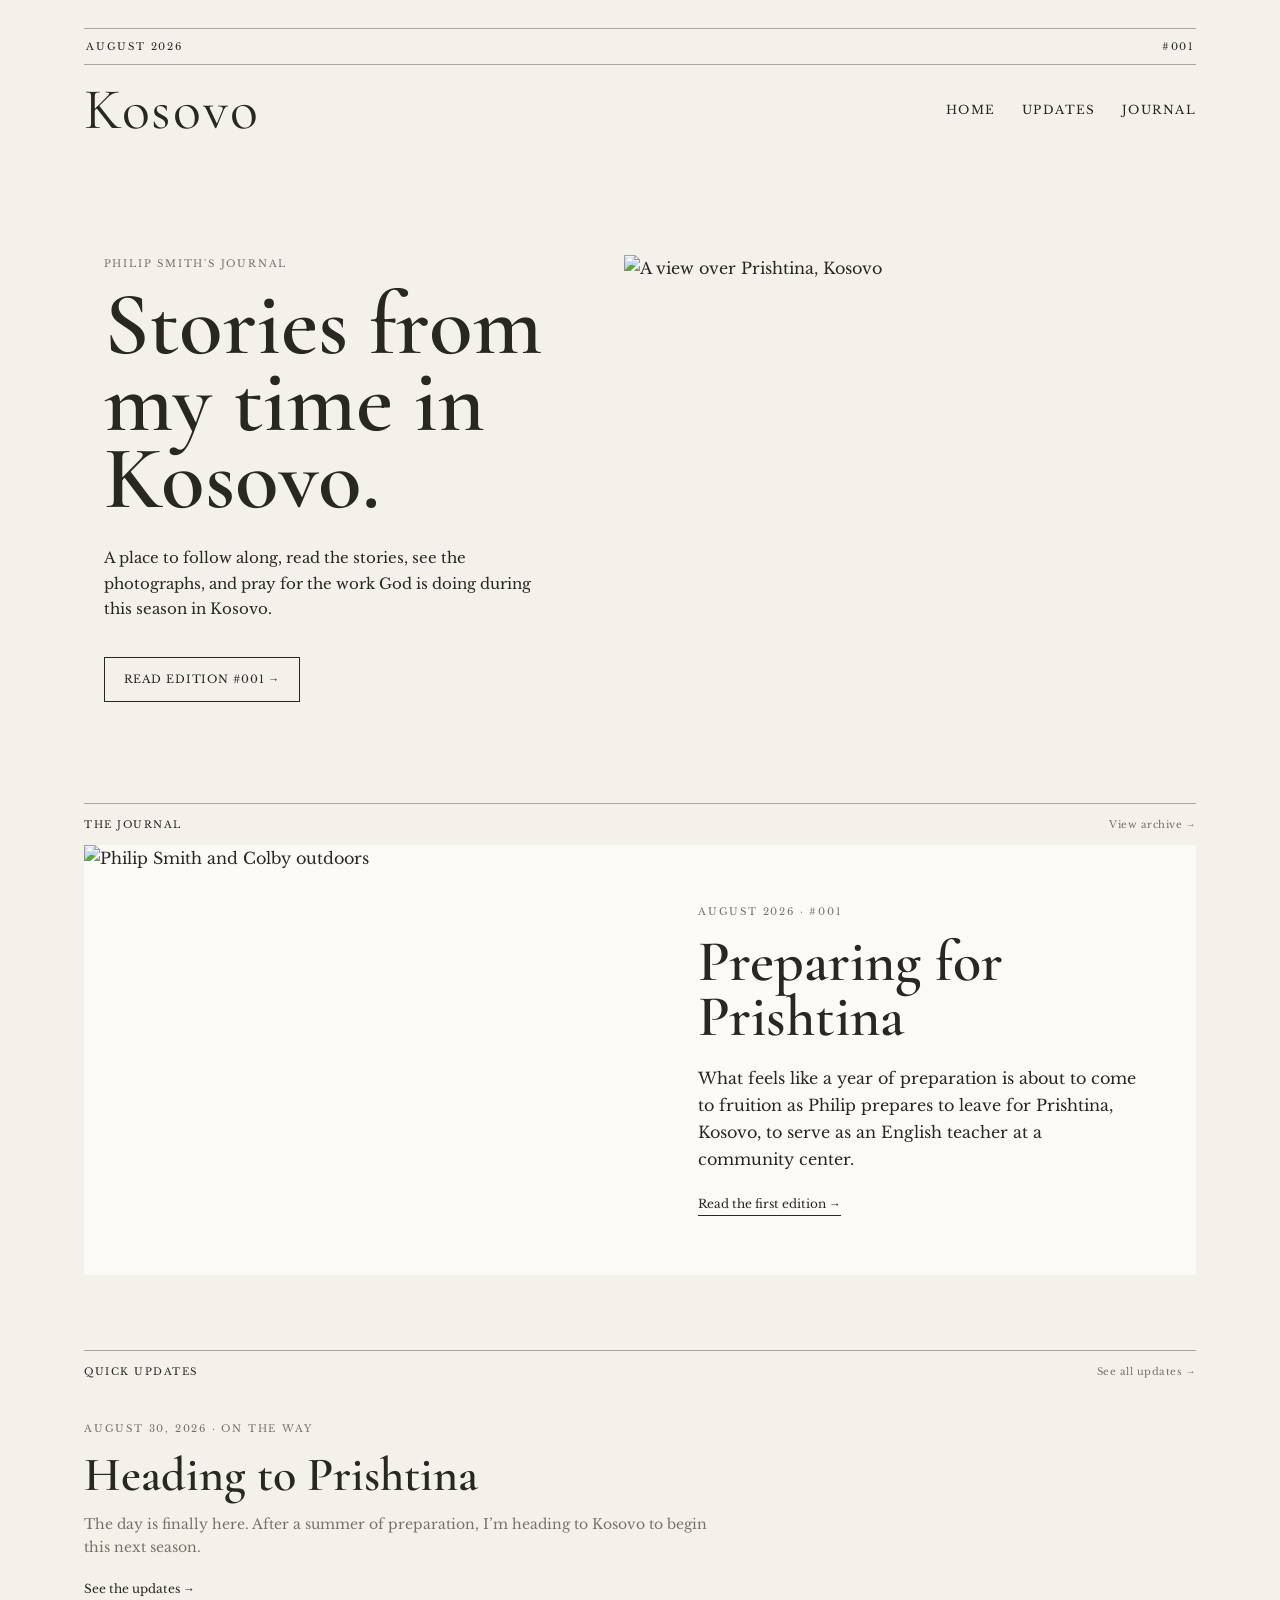
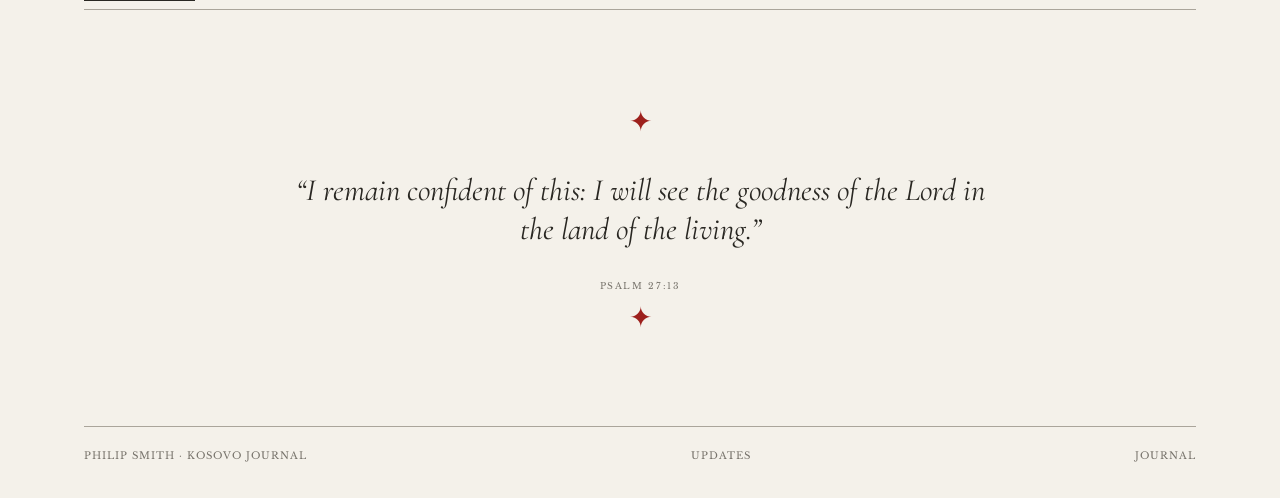
==== index.html @ e80cdb36 "Add files via upload" ====
<!doctype html>
<html lang="en">
<head>
  <meta charset="utf-8">
  <meta name="viewport" content="width=device-width, initial-scale=1">
  <title>Kosovo Journal — Philip Smith</title>
  <meta name="description" content="Philip Smith's journal from his time in Kosovo.">
  <link rel="stylesheet" href="style.css">
</head>
<body>
  <header class="site-header">
    <div class="topline"><span>AUGUST 2026</span><span>#001</span></div>
    <nav>
      <a class="brand" href="index.html">Kosovo</a>
      <div class="nav-links">
        <a href="index.html">Home</a>
        <a href="updates.html">Updates</a>
        <a href="archive.html">Journal</a>
      </div>
    </nav>
  </header>

  <main>
    <section class="hero">
      <div class="hero-copy">
        <p class="eyebrow">Philip Smith's journal</p>
        <h1>Stories from<br>my time in Kosovo.</h1>
        <p class="intro">A place to follow along, read the stories, see the photographs, and pray for the work God is doing during this season in Kosovo.</p>
        <a class="button" href="posts/001.html">Read Edition #001 →</a>
      </div>
      <div class="hero-image">
        <img src="images/photo2.png" alt="A view over Prishtina, Kosovo">
      </div>
    </section>

    <section class="latest">
      <div class="section-heading">
        <span>THE JOURNAL</span>
        <a href="archive.html">View archive →</a>
      </div>
      <article class="card">
        <img src="images/photo1.png" alt="Philip Smith and Colby outdoors">
        <div class="card-body">
          <p class="meta">AUGUST 2026 · #001</p>
          <h2>Preparing for Prishtina</h2>
          <p>What feels like a year of preparation is about to come to fruition as Philip prepares to leave for Prishtina, Kosovo, to serve as an English teacher at a community center.</p>
          <a class="text-link" href="posts/001.html">Read the first edition →</a>
        </div>
      </article>
    </section>

    <section class="quick-updates">
      <div class="section-heading">
        <span>QUICK UPDATES</span>
        <a href="updates.html">See all updates →</a>
      </div>
      <div class="quick-update">
        <p class="meta">AUGUST 30, 2026 · ON THE WAY</p>
        <h2>Heading to Prishtina</h2>
        <p>The day is finally here. After a summer of preparation, I’m heading to Kosovo to begin this next season.</p>
        <a class="text-link" href="updates.html">See the updates →</a>
      </div>
    </section>

    <section class="verse">
      <div class="star">✦</div>
      <p>“I remain confident of this: I will see the goodness of the Lord in the land of the living.”</p>
      <span>PSALM 27:13</span>
      <div class="star">✦</div>
    </section>
  </main>

  <footer>
    <span>Philip Smith · Kosovo Journal</span>
    <a href="updates.html">Updates</a>
        <a href="archive.html">Journal</a>
  </footer>
</body>
</html>
---- style.css ----
@import url('https://fonts.googleapis.com/css2?family=Cormorant+Garamond:ital,wght@0,500;0,600;1,500;1,600&family=Libre+Baskerville:wght@400;700&display=swap');

:root {
  --paper: #f4f1ea;
  --ink: #292722;
  --muted: #77736b;
  --accent: #9d201c;
  --line: #aaa59b;
  --white: #fbfaf6;
}

* { box-sizing: border-box; }
html { scroll-behavior: smooth; }
body {
  margin: 0;
  background: var(--paper);
  color: var(--ink);
  font-family: "Libre Baskerville", Georgia, serif;
  line-height: 1.7;
}
a { color: inherit; text-decoration: none; }
.site-header { max-width: 1180px; margin: 0 auto; padding: 28px 34px 0; }
.topline {
  border-top: 1px solid var(--line);
  border-bottom: 1px solid var(--line);
  padding: 9px 2px;
  display: flex;
  justify-content: space-between;
  font-size: 10px;
  letter-spacing: .18em;
}
nav {
  display: flex;
  align-items: center;
  justify-content: space-between;
  padding: 22px 0 18px;
}
.brand {
  font-family: "Cormorant Garamond", Georgia, serif;
  font-size: 58px;
  line-height: .8;
  letter-spacing: .03em;
}
.nav-links { display: flex; gap: 26px; font-size: 12px; letter-spacing: .12em; text-transform: uppercase; }
.nav-links a:hover, footer a:hover, .text-link:hover { color: var(--accent); }

main { max-width: 1180px; margin: 0 auto; padding: 42px 34px 80px; }
.hero {
  display: grid;
  grid-template-columns: .92fr 1.08fr;
  gap: 52px;
  align-items: center;
  min-height: 570px;
}
.hero-copy { padding: 20px 4% 20px 4%; }
.eyebrow, .meta {
  font-size: 10px;
  letter-spacing: .18em;
  color: var(--muted);
  margin: 0 0 14px;
  text-transform: uppercase;
}
h1, h2, h3 {
  font-family: "Cormorant Garamond", Georgia, serif;
  font-weight: 600;
}
.hero h1 { font-size: clamp(58px, 7vw, 92px); line-height: .86; margin: 0 0 28px; }
.intro { max-width: 560px; font-size: 15px; }
.hero-image img, .post-hero, .post-photo { width: 100%; display: block; object-fit: cover; }
.hero-image img { aspect-ratio: 1.28; }
.button {
  display: inline-block;
  margin-top: 20px;
  padding: 12px 19px;
  border: 1px solid var(--ink);
  font-size: 11px;
  letter-spacing: .08em;
  text-transform: uppercase;
}
.button:hover { background: var(--ink); color: var(--paper); }

.latest { margin-top: 40px; }
.section-heading {
  border-top: 1px solid var(--line);
  padding: 12px 0;
  display: flex;
  justify-content: space-between;
  font-size: 10px;
  letter-spacing: .15em;
}
.section-heading a { color: var(--muted); letter-spacing: .05em; }
.card {
  display: grid;
  grid-template-columns: 1fr 1fr;
  background: var(--white);
}
.card img { width: 100%; height: 100%; min-height: 390px; object-fit: cover; }
.card-body { padding: 58px; align-self: center; }
.card h2 { font-size: 58px; line-height: .95; margin: 8px 0 20px; }
.text-link { font-size: 12px; border-bottom: 1px solid var(--ink); padding-bottom: 4px; }

.verse {
  margin: 95px auto 10px;
  max-width: 720px;
  text-align: center;
  font-family: "Cormorant Garamond", Georgia, serif;
  font-style: italic;
  font-size: 31px;
  line-height: 1.25;
}
.verse span { display: block; font-family: "Libre Baskerville", Georgia, serif; font-style: normal; font-size: 9px; letter-spacing: .18em; color: var(--muted); margin-top: 20px; }
.star { color: var(--accent); font-style: normal; font-size: 28px; margin: 10px; }

footer {
  border-top: 1px solid var(--line);
  max-width: 1112px;
  margin: 0 auto;
  padding: 20px 0 34px;
  display: flex;
  justify-content: space-between;
  font-size: 10px;
  letter-spacing: .1em;
  text-transform: uppercase;
  color: var(--muted);
}

.narrow { max-width: 940px; }
.page-title { padding: 65px 0 48px; border-bottom: 1px solid var(--line); }
.page-title h1 { font-size: 86px; line-height: .9; margin: 0 0 14px; }
.archive-list { padding-top: 10px; }
.archive-item {
  display: grid;
  grid-template-columns: 90px 1fr 40px;
  gap: 28px;
  align-items: center;
  padding: 34px 0;
  border-bottom: 1px solid var(--line);
}
.archive-item:hover h2 { color: var(--accent); }
.archive-number { font-family: "Cormorant Garamond", Georgia, serif; font-size: 28px; }
.archive-item h2 { font-size: 40px; margin: 0 0 4px; line-height: 1; }
.archive-item p { margin: 5px 0; color: var(--muted); font-size: 13px; }
.archive-item .meta { margin: 0; }
.arrow { font-size: 24px; }
.future-note { text-align: center; color: var(--muted); margin-top: 55px; font-size: 13px; }

.post { max-width: 900px; }
.post-header { text-align: center; padding: 55px 0 38px; }
.post-header h1 { font-size: clamp(68px, 9vw, 105px); line-height: .83; margin: 0 0 15px; }
.byline { font-family: "Cormorant Garamond", Georgia, serif; font-size: 25px; font-style: italic; margin: 0; }
.post-hero { max-height: 670px; object-position: center 44%; }
.post-intro { max-width: 690px; margin: 46px auto 34px; font-size: 16px; }
.post-photo { max-height: 560px; margin: 45px 0 55px; object-fit: cover; }
.story { max-width: 690px; margin: 0 auto; font-size: 16px; }
.story h2 { font-size: 54px; line-height: 1; margin: 0 0 20px; }
.support-grid {
  margin-top: 58px;
  display: grid;
  grid-template-columns: 1.2fr .8fr;
  gap: 45px;
  border-top: 1px solid var(--line);
  padding-top: 28px;
}
.support-grid h3 { font-size: 35px; margin: 0 0 12px; }
.support-grid ul { padding-left: 20px; margin-top: 8px; font-size: 13px; }
.support-grid li { margin-bottom: 11px; }
.support-note { font-size: 13px; font-weight: 700; }
blockquote {
  margin: 70px auto 35px;
  max-width: 680px;
  text-align: center;
  font-family: "Cormorant Garamond", Georgia, serif;
  font-size: 32px;
  line-height: 1.2;
  font-style: italic;
}
blockquote cite { display: block; font-family: "Libre Baskerville", Georgia, serif; font-size: 9px; letter-spacing: .18em; font-style: normal; color: var(--muted); margin-top: 18px; }
.original { text-align: center; padding: 20px 0 20px; }
.original .text-link { display: block; width: max-content; margin: 25px auto 0; }

@media (max-width: 760px) {
  .site-header { padding: 18px 20px 0; }
  nav { padding: 18px 0 12px; }
  .brand { font-size: 47px; }
  .nav-links { gap: 14px; font-size: 9px; }
  main { padding: 28px 20px 60px; }
  .hero { grid-template-columns: 1fr; gap: 30px; min-height: auto; }
  .hero-copy { padding: 15px 0; }
  .hero h1 { font-size: 62px; }
  .card { grid-template-columns: 1fr; }
  .card img { min-height: 300px; max-height: 430px; }
  .card-body { padding: 35px 28px 42px; }
  .card h2 { font-size: 48px; }
  .verse { margin-top: 70px; font-size: 27px; }
  footer { margin: 0 20px; }
  .page-title { padding: 45px 0 35px; }
  .page-title h1 { font-size: 65px; }
  .archive-item { grid-template-columns: 50px 1fr 22px; gap: 15px; }
  .archive-item h2 { font-size: 31px; }
  .post-header h1 { font-size: 65px; }
  .post-intro, .story { font-size: 15px; }
  .support-grid { grid-template-columns: 1fr; gap: 20px; }
  .update { grid-template-columns: 1fr; gap: 15px; }
  .update img { max-height: 430px; }
  .update-body h2 { font-size: 36px; }
  .updates-help { padding: 28px 22px; }
  .updates-help h2 { font-size: 32px; }
  blockquote { font-size: 28px; }
}


.quick-updates { margin-top: 75px; }
.quick-update { padding: 28px 0 8px; border-bottom: 1px solid var(--line); }
.quick-update h2 { font-size: 48px; line-height: 1; margin: 7px 0 10px; }
.quick-update p:not(.meta) { max-width: 650px; font-size: 14px; color: var(--muted); }

.updates-feed { padding-top: 15px; }
.update { display: grid; grid-template-columns: 150px minmax(220px, 380px) 1fr; gap: 30px; padding: 42px 0; border-bottom: 1px solid var(--line); align-items: start; }
.update img { width: 100%; aspect-ratio: 4 / 3; object-fit: cover; }
.update-meta { display: flex; flex-direction: column; gap: 7px; font-size: 9px; letter-spacing: .15em; font-weight: 700; color: var(--muted); }
.update-body h2 { font-size: 42px; line-height: 1; margin: 0 0 13px; }
.update-body p { font-size: 14px; color: var(--muted); margin: 0; }
.update-first { padding-top: 35px; }
.loading { color: var(--muted); padding: 40px 0; }
.updates-help { margin: 75px 0 20px; padding: 35px; border: 1px solid var(--line); background: rgba(255,255,255,.28); }
.updates-help h2 { font-size: 39px; line-height: 1; margin: 8px 0 12px; }
.updates-help p { max-width: 650px; font-size: 14px; color: var(--muted); }
.updates-help code { font-family: ui-monospace, SFMono-Regular, Menlo, monospace; font-size: .9em; }
.small-note { font-size: 12px !important; }
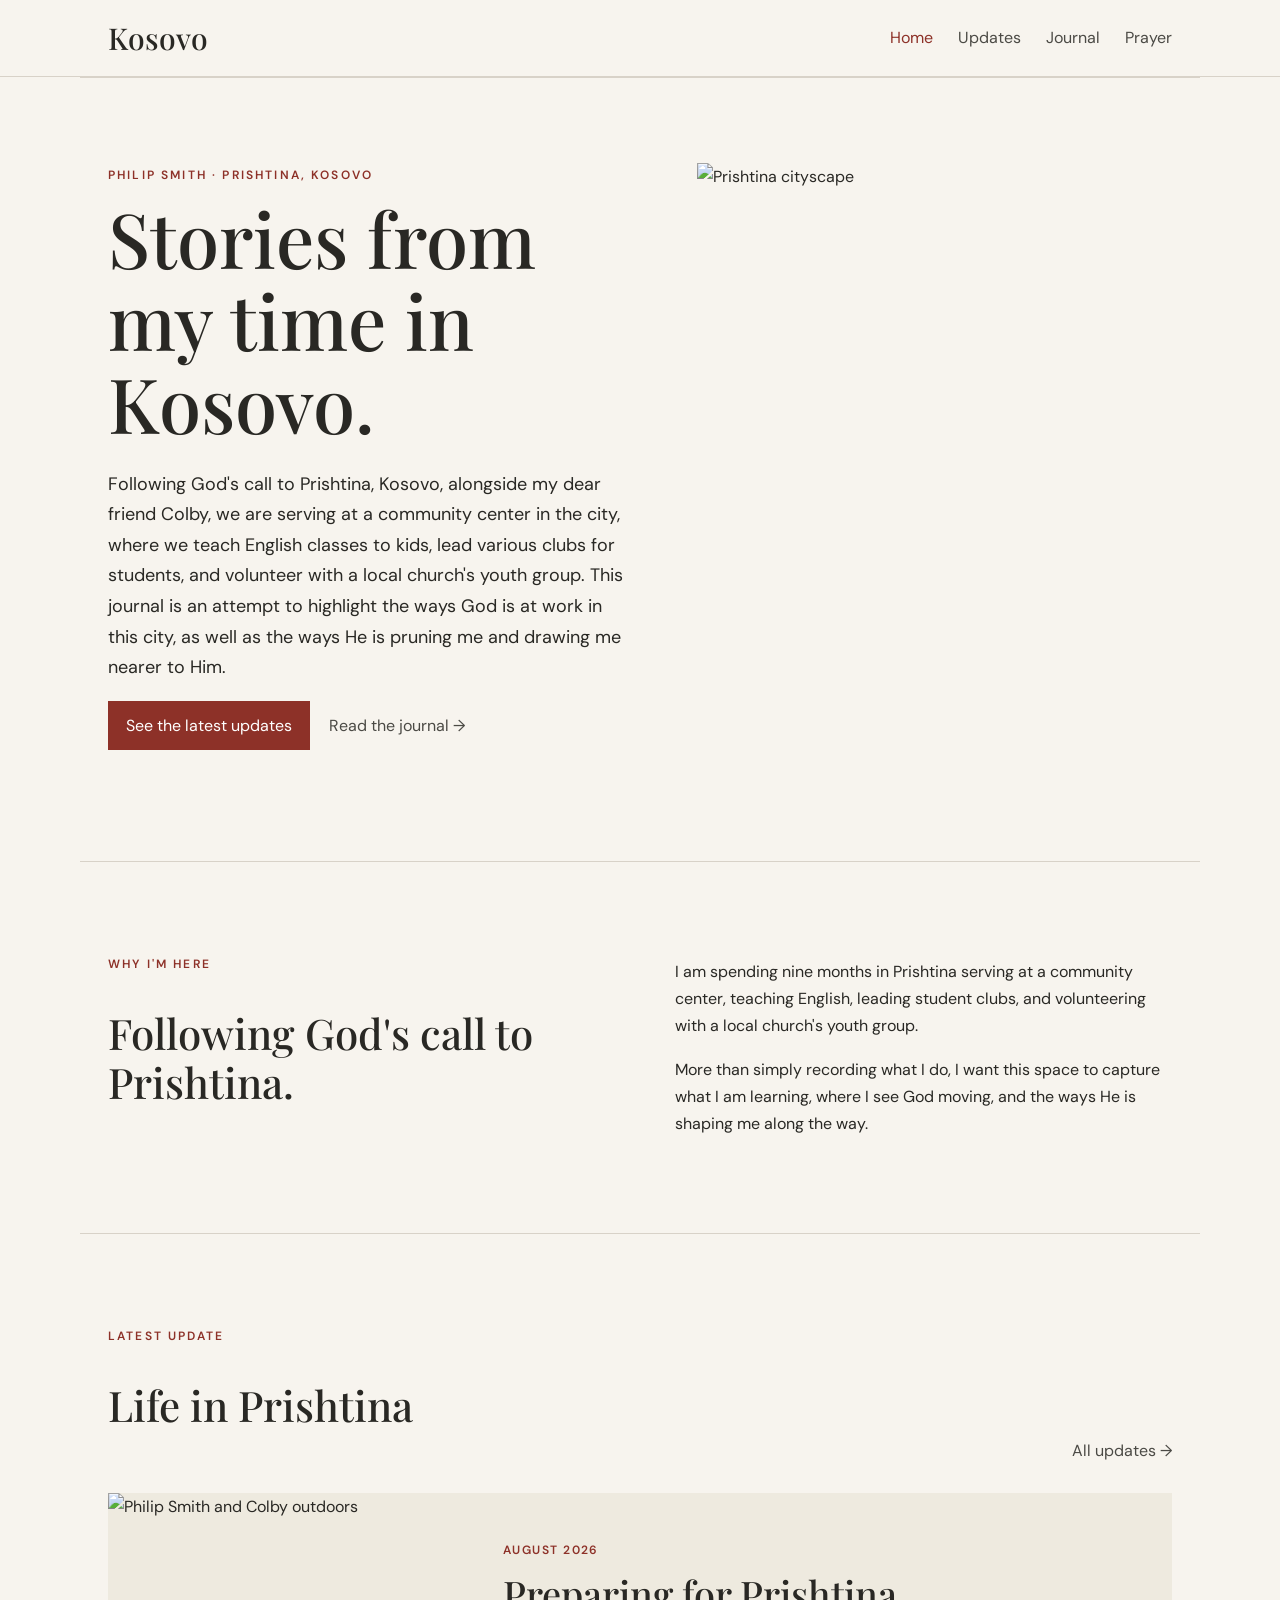
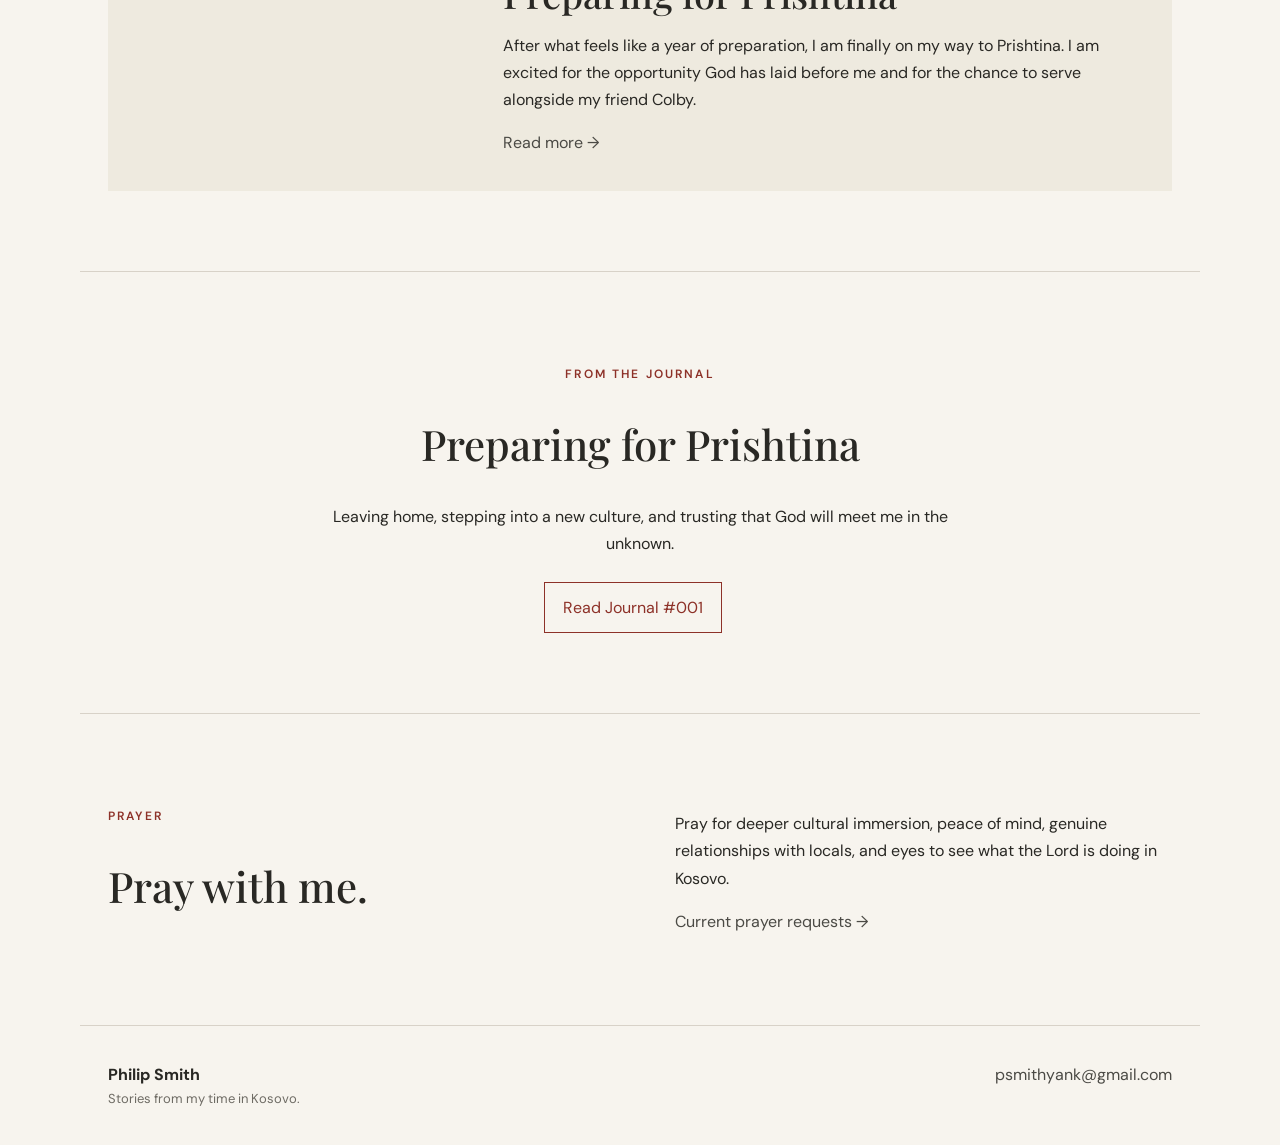
==== commit 30721d99: "Add files via upload" ====
--- a/index.html
+++ b/index.html
@@ -1,79 +1 @@
-<!doctype html>
-<html lang="en">
-<head>
-  <meta charset="utf-8">
-  <meta name="viewport" content="width=device-width, initial-scale=1">
-  <title>Kosovo Journal — Philip Smith</title>
-  <meta name="description" content="Philip Smith's journal from his time in Kosovo.">
-  <link rel="stylesheet" href="style.css">
-</head>
-<body>
-  <header class="site-header">
-    <div class="topline"><span>AUGUST 2026</span><span>#001</span></div>
-    <nav>
-      <a class="brand" href="index.html">Kosovo</a>
-      <div class="nav-links">
-        <a href="index.html">Home</a>
-        <a href="updates.html">Updates</a>
-        <a href="archive.html">Journal</a>
-      </div>
-    </nav>
-  </header>
-
-  <main>
-    <section class="hero">
-      <div class="hero-copy">
-        <p class="eyebrow">Philip Smith's journal</p>
-        <h1>Stories from<br>my time in Kosovo.</h1>
-        <p class="intro">A place to follow along, read the stories, see the photographs, and pray for the work God is doing during this season in Kosovo.</p>
-        <a class="button" href="posts/001.html">Read Edition #001 →</a>
-      </div>
-      <div class="hero-image">
-        <img src="images/photo2.png" alt="A view over Prishtina, Kosovo">
-      </div>
-    </section>
-
-    <section class="latest">
-      <div class="section-heading">
-        <span>THE JOURNAL</span>
-        <a href="archive.html">View archive →</a>
-      </div>
-      <article class="card">
-        <img src="images/photo1.png" alt="Philip Smith and Colby outdoors">
-        <div class="card-body">
-          <p class="meta">AUGUST 2026 · #001</p>
-          <h2>Preparing for Prishtina</h2>
-          <p>What feels like a year of preparation is about to come to fruition as Philip prepares to leave for Prishtina, Kosovo, to serve as an English teacher at a community center.</p>
-          <a class="text-link" href="posts/001.html">Read the first edition →</a>
-        </div>
-      </article>
-    </section>
-
-    <section class="quick-updates">
-      <div class="section-heading">
-        <span>QUICK UPDATES</span>
-        <a href="updates.html">See all updates →</a>
-      </div>
-      <div class="quick-update">
-        <p class="meta">AUGUST 30, 2026 · ON THE WAY</p>
-        <h2>Heading to Prishtina</h2>
-        <p>The day is finally here. After a summer of preparation, I’m heading to Kosovo to begin this next season.</p>
-        <a class="text-link" href="updates.html">See the updates →</a>
-      </div>
-    </section>
-
-    <section class="verse">
-      <div class="star">✦</div>
-      <p>“I remain confident of this: I will see the goodness of the Lord in the land of the living.”</p>
-      <span>PSALM 27:13</span>
-      <div class="star">✦</div>
-    </section>
-  </main>
-
-  <footer>
-    <span>Philip Smith · Kosovo Journal</span>
-    <a href="updates.html">Updates</a>
-        <a href="archive.html">Journal</a>
-  </footer>
-</body>
-</html>
+<!doctype html><html lang="en"><head><meta charset="utf-8"><meta name="viewport" content="width=device-width,initial-scale=1"><title>Stories from Kosovo | Philip Smith</title><link rel="preconnect" href="https://fonts.googleapis.com"><link rel="preconnect" href="https://fonts.gstatic.com" crossorigin><link href="https://fonts.googleapis.com/css2?family=DM+Sans:wght@400;500;600&family=Playfair+Display:ital,wght@0,400;0,500;0,600;1,400;1,500&display=swap" rel="stylesheet"><link rel="stylesheet" href="style.css"></head><body><header><div class="nav"><a class="brand" href="index.html">Kosovo</a><nav><a class="active" href="index.html">Home</a><a href="updates.html">Updates</a><a href="journal.html">Journal</a><a href="prayer.html">Prayer</a></nav></div></header><main><section class="hero"><div><p class="eyebrow">PHILIP SMITH · PRISHTINA, KOSOVO</p><h1>Stories from my time in Kosovo.</h1><p class="intro">Following God's call to Prishtina, Kosovo, alongside my dear friend Colby, we are serving at a community center in the city, where we teach English classes to kids, lead various clubs for students, and volunteer with a local church's youth group. This journal is an attempt to highlight the ways God is at work in this city, as well as the ways He is pruning me and drawing me nearer to Him.</p><p><a class="button" href="updates.html">See the latest updates</a> <a class="text-link" href="journal.html">Read the journal →</a></p></div><img class="hero-img" src="images/photo2.png" alt="Prishtina cityscape"></section><section class="split"><div><p class="eyebrow">WHY I'M HERE</p><h2>Following God's call to Prishtina.</h2></div><div><p>I am spending nine months in Prishtina serving at a community center, teaching English, leading student clubs, and volunteering with a local church's youth group.</p><p>More than simply recording what I do, I want this space to capture what I am learning, where I see God moving, and the ways He is shaping me along the way.</p></div></section><section><div class="section-head"><div><p class="eyebrow">LATEST UPDATE</p><h2>Life in Prishtina</h2></div><a class="text-link" href="updates.html">All updates →</a></div><article class="feature"><img src="images/updates/august-prep.png" alt="Philip Smith and Colby outdoors"><div><p class="date">August 2026</p><h3>Preparing for Prishtina</h3><p>After what feels like a year of preparation, I am finally on my way to Prishtina. I am excited for the opportunity God has laid before me and for the chance to serve alongside my friend Colby.</p><a class="text-link" href="posts/001.html">Read more →</a></div></article></section><section class="center"><p class="eyebrow">FROM THE JOURNAL</p><h2>Preparing for Prishtina</h2><p>Leaving home, stepping into a new culture, and trusting that God will meet me in the unknown.</p><a class="button outline" href="posts/001.html">Read Journal #001</a></section><section class="split"><div><p class="eyebrow">PRAYER</p><h2>Pray with me.</h2></div><div><p>Pray for deeper cultural immersion, peace of mind, genuine relationships with locals, and eyes to see what the Lord is doing in Kosovo.</p><a class="text-link" href="prayer.html">Current prayer requests →</a></div></section></main><footer><div><strong>Philip Smith</strong><span>Stories from my time in Kosovo.</span></div><a href="mailto:psmithyank@gmail.com">psmithyank@gmail.com</a></footer></body></html>
--- a/style.css
+++ b/style.css
@@ -1,229 +1 @@
-@import url('https://fonts.googleapis.com/css2?family=Cormorant+Garamond:ital,wght@0,500;0,600;1,500;1,600&family=Libre+Baskerville:wght@400;700&display=swap');
-
-:root {
-  --paper: #f4f1ea;
-  --ink: #292722;
-  --muted: #77736b;
-  --accent: #9d201c;
-  --line: #aaa59b;
-  --white: #fbfaf6;
-}
-
-* { box-sizing: border-box; }
-html { scroll-behavior: smooth; }
-body {
-  margin: 0;
-  background: var(--paper);
-  color: var(--ink);
-  font-family: "Libre Baskerville", Georgia, serif;
-  line-height: 1.7;
-}
-a { color: inherit; text-decoration: none; }
-.site-header { max-width: 1180px; margin: 0 auto; padding: 28px 34px 0; }
-.topline {
-  border-top: 1px solid var(--line);
-  border-bottom: 1px solid var(--line);
-  padding: 9px 2px;
-  display: flex;
-  justify-content: space-between;
-  font-size: 10px;
-  letter-spacing: .18em;
-}
-nav {
-  display: flex;
-  align-items: center;
-  justify-content: space-between;
-  padding: 22px 0 18px;
-}
-.brand {
-  font-family: "Cormorant Garamond", Georgia, serif;
-  font-size: 58px;
-  line-height: .8;
-  letter-spacing: .03em;
-}
-.nav-links { display: flex; gap: 26px; font-size: 12px; letter-spacing: .12em; text-transform: uppercase; }
-.nav-links a:hover, footer a:hover, .text-link:hover { color: var(--accent); }
-
-main { max-width: 1180px; margin: 0 auto; padding: 42px 34px 80px; }
-.hero {
-  display: grid;
-  grid-template-columns: .92fr 1.08fr;
-  gap: 52px;
-  align-items: center;
-  min-height: 570px;
-}
-.hero-copy { padding: 20px 4% 20px 4%; }
-.eyebrow, .meta {
-  font-size: 10px;
-  letter-spacing: .18em;
-  color: var(--muted);
-  margin: 0 0 14px;
-  text-transform: uppercase;
-}
-h1, h2, h3 {
-  font-family: "Cormorant Garamond", Georgia, serif;
-  font-weight: 600;
-}
-.hero h1 { font-size: clamp(58px, 7vw, 92px); line-height: .86; margin: 0 0 28px; }
-.intro { max-width: 560px; font-size: 15px; }
-.hero-image img, .post-hero, .post-photo { width: 100%; display: block; object-fit: cover; }
-.hero-image img { aspect-ratio: 1.28; }
-.button {
-  display: inline-block;
-  margin-top: 20px;
-  padding: 12px 19px;
-  border: 1px solid var(--ink);
-  font-size: 11px;
-  letter-spacing: .08em;
-  text-transform: uppercase;
-}
-.button:hover { background: var(--ink); color: var(--paper); }
-
-.latest { margin-top: 40px; }
-.section-heading {
-  border-top: 1px solid var(--line);
-  padding: 12px 0;
-  display: flex;
-  justify-content: space-between;
-  font-size: 10px;
-  letter-spacing: .15em;
-}
-.section-heading a { color: var(--muted); letter-spacing: .05em; }
-.card {
-  display: grid;
-  grid-template-columns: 1fr 1fr;
-  background: var(--white);
-}
-.card img { width: 100%; height: 100%; min-height: 390px; object-fit: cover; }
-.card-body { padding: 58px; align-self: center; }
-.card h2 { font-size: 58px; line-height: .95; margin: 8px 0 20px; }
-.text-link { font-size: 12px; border-bottom: 1px solid var(--ink); padding-bottom: 4px; }
-
-.verse {
-  margin: 95px auto 10px;
-  max-width: 720px;
-  text-align: center;
-  font-family: "Cormorant Garamond", Georgia, serif;
-  font-style: italic;
-  font-size: 31px;
-  line-height: 1.25;
-}
-.verse span { display: block; font-family: "Libre Baskerville", Georgia, serif; font-style: normal; font-size: 9px; letter-spacing: .18em; color: var(--muted); margin-top: 20px; }
-.star { color: var(--accent); font-style: normal; font-size: 28px; margin: 10px; }
-
-footer {
-  border-top: 1px solid var(--line);
-  max-width: 1112px;
-  margin: 0 auto;
-  padding: 20px 0 34px;
-  display: flex;
-  justify-content: space-between;
-  font-size: 10px;
-  letter-spacing: .1em;
-  text-transform: uppercase;
-  color: var(--muted);
-}
-
-.narrow { max-width: 940px; }
-.page-title { padding: 65px 0 48px; border-bottom: 1px solid var(--line); }
-.page-title h1 { font-size: 86px; line-height: .9; margin: 0 0 14px; }
-.archive-list { padding-top: 10px; }
-.archive-item {
-  display: grid;
-  grid-template-columns: 90px 1fr 40px;
-  gap: 28px;
-  align-items: center;
-  padding: 34px 0;
-  border-bottom: 1px solid var(--line);
-}
-.archive-item:hover h2 { color: var(--accent); }
-.archive-number { font-family: "Cormorant Garamond", Georgia, serif; font-size: 28px; }
-.archive-item h2 { font-size: 40px; margin: 0 0 4px; line-height: 1; }
-.archive-item p { margin: 5px 0; color: var(--muted); font-size: 13px; }
-.archive-item .meta { margin: 0; }
-.arrow { font-size: 24px; }
-.future-note { text-align: center; color: var(--muted); margin-top: 55px; font-size: 13px; }
-
-.post { max-width: 900px; }
-.post-header { text-align: center; padding: 55px 0 38px; }
-.post-header h1 { font-size: clamp(68px, 9vw, 105px); line-height: .83; margin: 0 0 15px; }
-.byline { font-family: "Cormorant Garamond", Georgia, serif; font-size: 25px; font-style: italic; margin: 0; }
-.post-hero { max-height: 670px; object-position: center 44%; }
-.post-intro { max-width: 690px; margin: 46px auto 34px; font-size: 16px; }
-.post-photo { max-height: 560px; margin: 45px 0 55px; object-fit: cover; }
-.story { max-width: 690px; margin: 0 auto; font-size: 16px; }
-.story h2 { font-size: 54px; line-height: 1; margin: 0 0 20px; }
-.support-grid {
-  margin-top: 58px;
-  display: grid;
-  grid-template-columns: 1.2fr .8fr;
-  gap: 45px;
-  border-top: 1px solid var(--line);
-  padding-top: 28px;
-}
-.support-grid h3 { font-size: 35px; margin: 0 0 12px; }
-.support-grid ul { padding-left: 20px; margin-top: 8px; font-size: 13px; }
-.support-grid li { margin-bottom: 11px; }
-.support-note { font-size: 13px; font-weight: 700; }
-blockquote {
-  margin: 70px auto 35px;
-  max-width: 680px;
-  text-align: center;
-  font-family: "Cormorant Garamond", Georgia, serif;
-  font-size: 32px;
-  line-height: 1.2;
-  font-style: italic;
-}
-blockquote cite { display: block; font-family: "Libre Baskerville", Georgia, serif; font-size: 9px; letter-spacing: .18em; font-style: normal; color: var(--muted); margin-top: 18px; }
-.original { text-align: center; padding: 20px 0 20px; }
-.original .text-link { display: block; width: max-content; margin: 25px auto 0; }
-
-@media (max-width: 760px) {
-  .site-header { padding: 18px 20px 0; }
-  nav { padding: 18px 0 12px; }
-  .brand { font-size: 47px; }
-  .nav-links { gap: 14px; font-size: 9px; }
-  main { padding: 28px 20px 60px; }
-  .hero { grid-template-columns: 1fr; gap: 30px; min-height: auto; }
-  .hero-copy { padding: 15px 0; }
-  .hero h1 { font-size: 62px; }
-  .card { grid-template-columns: 1fr; }
-  .card img { min-height: 300px; max-height: 430px; }
-  .card-body { padding: 35px 28px 42px; }
-  .card h2 { font-size: 48px; }
-  .verse { margin-top: 70px; font-size: 27px; }
-  footer { margin: 0 20px; }
-  .page-title { padding: 45px 0 35px; }
-  .page-title h1 { font-size: 65px; }
-  .archive-item { grid-template-columns: 50px 1fr 22px; gap: 15px; }
-  .archive-item h2 { font-size: 31px; }
-  .post-header h1 { font-size: 65px; }
-  .post-intro, .story { font-size: 15px; }
-  .support-grid { grid-template-columns: 1fr; gap: 20px; }
-  .update { grid-template-columns: 1fr; gap: 15px; }
-  .update img { max-height: 430px; }
-  .update-body h2 { font-size: 36px; }
-  .updates-help { padding: 28px 22px; }
-  .updates-help h2 { font-size: 32px; }
-  blockquote { font-size: 28px; }
-}
-
-
-.quick-updates { margin-top: 75px; }
-.quick-update { padding: 28px 0 8px; border-bottom: 1px solid var(--line); }
-.quick-update h2 { font-size: 48px; line-height: 1; margin: 7px 0 10px; }
-.quick-update p:not(.meta) { max-width: 650px; font-size: 14px; color: var(--muted); }
-
-.updates-feed { padding-top: 15px; }
-.update { display: grid; grid-template-columns: 150px minmax(220px, 380px) 1fr; gap: 30px; padding: 42px 0; border-bottom: 1px solid var(--line); align-items: start; }
-.update img { width: 100%; aspect-ratio: 4 / 3; object-fit: cover; }
-.update-meta { display: flex; flex-direction: column; gap: 7px; font-size: 9px; letter-spacing: .15em; font-weight: 700; color: var(--muted); }
-.update-body h2 { font-size: 42px; line-height: 1; margin: 0 0 13px; }
-.update-body p { font-size: 14px; color: var(--muted); margin: 0; }
-.update-first { padding-top: 35px; }
-.loading { color: var(--muted); padding: 40px 0; }
-.updates-help { margin: 75px 0 20px; padding: 35px; border: 1px solid var(--line); background: rgba(255,255,255,.28); }
-.updates-help h2 { font-size: 39px; line-height: 1; margin: 8px 0 12px; }
-.updates-help p { max-width: 650px; font-size: 14px; color: var(--muted); }
-.updates-help code { font-family: ui-monospace, SFMono-Regular, Menlo, monospace; font-size: .9em; }
-.small-note { font-size: 12px !important; }
+*{box-sizing:border-box}body{margin:0;background:#f7f4ee;color:#292824;font-family:"DM Sans",sans-serif;line-height:1.7}header{border-bottom:1px solid #d8d2c8;position:sticky;top:0;background:#f7f4ee;z-index:5}.nav{max-width:1120px;margin:auto;padding:18px 28px;display:flex;justify-content:space-between;align-items:center;gap:25px}.brand{font:500 30px "Playfair Display",serif;color:#292824;text-decoration:none}.nav nav{display:flex;gap:25px;flex-wrap:wrap}.nav nav a,.text-link,.back,footer a{color:#4b4a45;text-decoration:none}.nav nav a.active,.nav nav a:hover,.text-link:hover,.back:hover,footer a:hover{color:#8d3128}.hero,.split,main>section,.page,.post{max-width:1120px;margin:auto}.hero{padding:75px 28px 95px;display:grid;grid-template-columns:1.05fr .95fr;gap:65px;align-items:center}.eyebrow{font-size:12px;letter-spacing:.18em;font-weight:600;color:#8d3128}.hero h1,.page-head h1,.post h1{font:500 clamp(48px,6vw,76px)/1.08 "Playfair Display",serif;margin:0 0 25px}.intro{font-size:18px}.hero-img{width:100%;aspect-ratio:4/5;object-fit:cover}.button{display:inline-block;background:#8d3128;color:white;padding:11px 18px;text-decoration:none;margin-right:15px}.button.outline{background:transparent;color:#8d3128;border:1px solid #8d3128}.split,main>section{padding:80px 28px;border-top:1px solid #d8d2c8}.split{display:grid;grid-template-columns:1fr 1fr;gap:70px}.split h2,.section-head h2,.center h2{font:500 42px/1.15 "Playfair Display",serif}.section-head{display:flex;justify-content:space-between;align-items:end;margin-bottom:28px}.feature,.card{display:grid;grid-template-columns:360px 1fr;background:#eeeadf}.feature img,.card img{width:100%;height:280px;object-fit:cover}.feature>div,.card>div{padding:35px}.feature h3{font:500 38px/1.15 "Playfair Display",serif;margin:5px 0 15px}.date{font-size:12px;letter-spacing:.12em;text-transform:uppercase;color:#8d3128;font-weight:600}.center{text-align:center}.center p:not(.eyebrow){max-width:650px;margin:15px auto 25px}.page{padding:75px 28px 100px}.page-head{max-width:760px;margin-bottom:55px}.page-head h1{font-size:64px;margin-bottom:15px}.page .card{margin-bottom:25px}.prayers{display:grid;grid-template-columns:1fr 1fr;gap:22px}.prayers article{padding:32px;background:#f0ece3;border:1px solid #d8d2c8}.prayers b{color:#8d3128}.prayers h2{font:500 30px/1.2 "Playfair Display",serif}.scripture{text-align:center;border-top:1px solid #d8d2c8;margin-top:65px;padding:60px 20px;font:italic 28px "Playfair Display",serif}.scripture small{display:block;font:12px "DM Sans",sans-serif;letter-spacing:.14em;text-transform:uppercase;margin-top:12px}.post{padding:65px 28px 100px}.back{display:inline-block;margin-bottom:40px}.post h1{font-size:70px}.lead{font:25px "Playfair Display",serif;max-width:720px}.post-img{width:100%;max-height:650px;object-fit:cover;margin:40px 0 55px}.post-body{max-width:700px;margin:auto;font-size:18px}.post-body figure{margin:45px 0}.post-body figure img{width:100%}.post-body figcaption{font-size:13px;color:#6e6b64}.post-body hr{border:0;border-top:1px solid #d8d2c8;margin:55px 0 35px}.post-body h2{font:500 35px "Playfair Display",serif}footer{max-width:1120px;margin:auto;border-top:1px solid #d8d2c8;padding:35px 28px;display:flex;justify-content:space-between}footer div{display:flex;flex-direction:column}footer span{font-size:13px;color:#6e6b64}@media(max-width:800px){.hero,.split,.prayers{grid-template-columns:1fr}.feature,.card{grid-template-columns:1fr}.section-head{display:block}.hero h1,.page-head h1,.post h1{font-size:52px}footer{flex-direction:column}.nav{align-items:flex-start}.nav nav{gap:12px}}
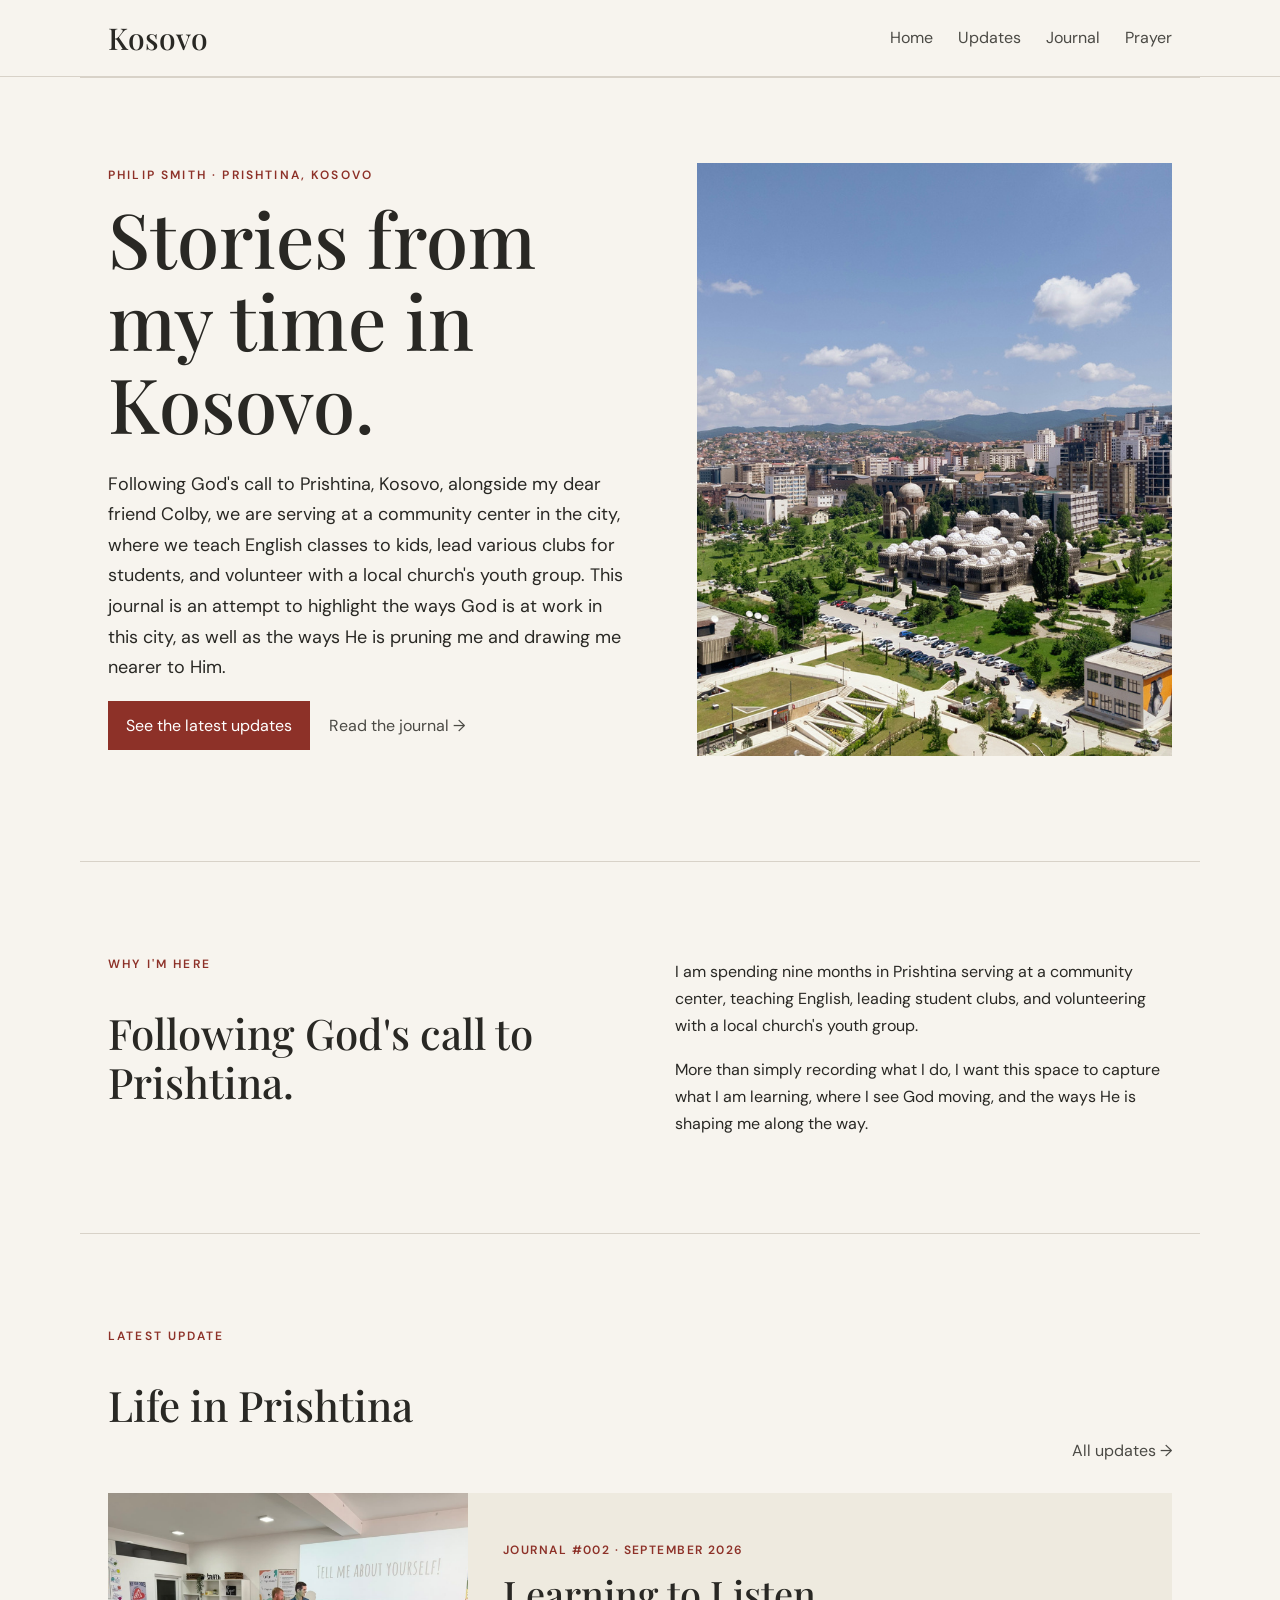
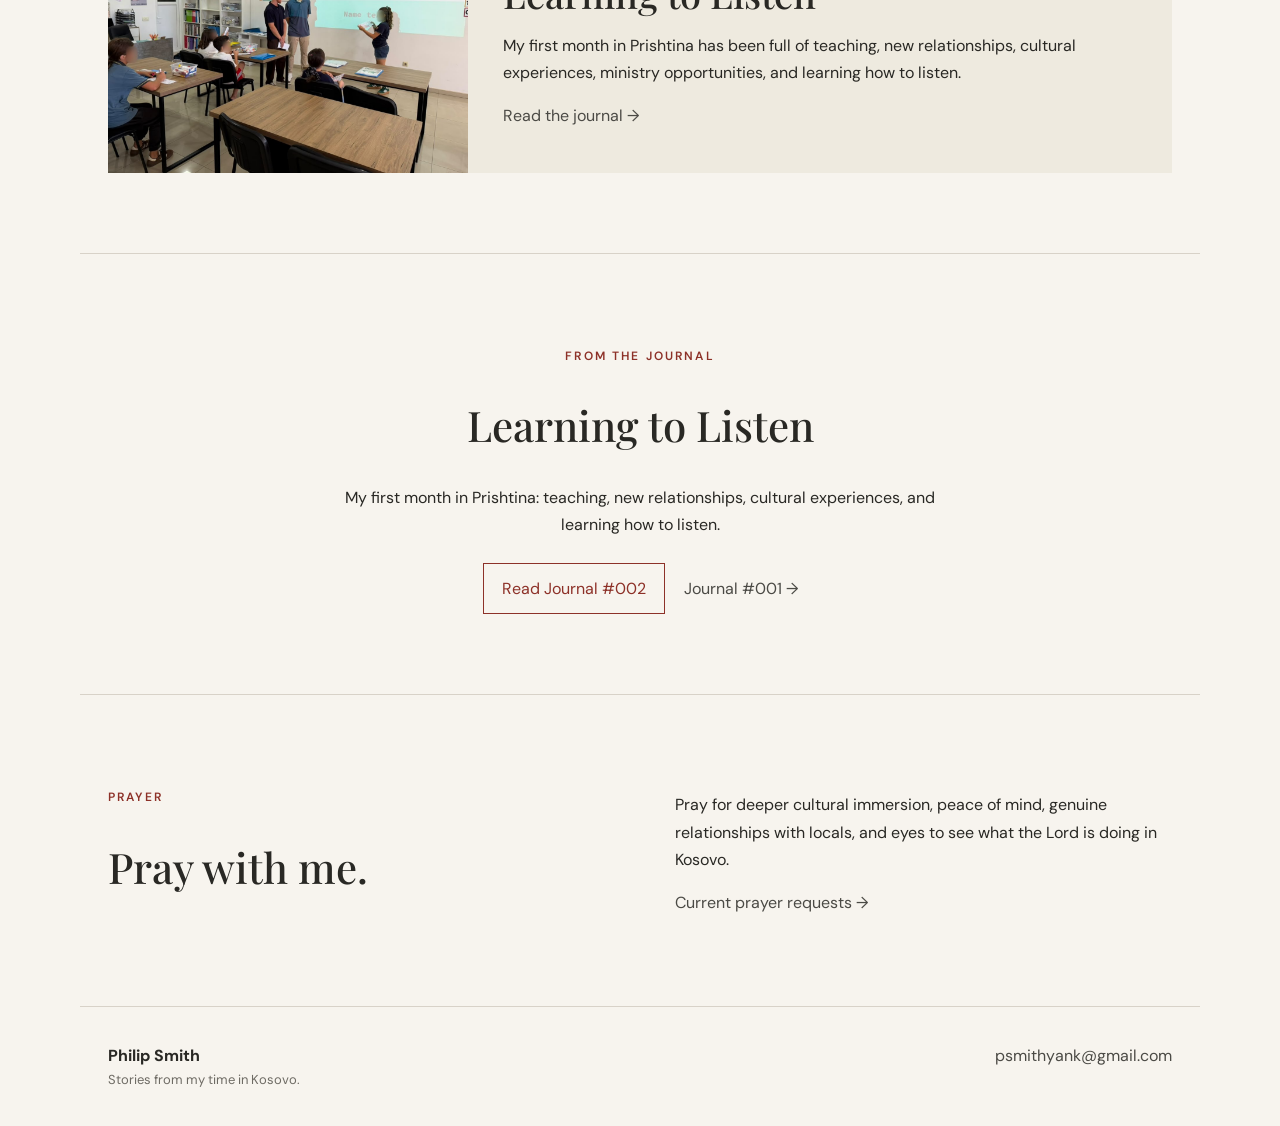
==== commit f354023f: "Add files via upload" ====
--- a/index.html
+++ b/index.html
@@ -1 +1 @@
-<!doctype html><html lang="en"><head><meta charset="utf-8"><meta name="viewport" content="width=device-width,initial-scale=1"><title>Stories from Kosovo | Philip Smith</title><link rel="preconnect" href="https://fonts.googleapis.com"><link rel="preconnect" href="https://fonts.gstatic.com" crossorigin><link href="https://fonts.googleapis.com/css2?family=DM+Sans:wght@400;500;600&family=Playfair+Display:ital,wght@0,400;0,500;0,600;1,400;1,500&display=swap" rel="stylesheet"><link rel="stylesheet" href="style.css"></head><body><header><div class="nav"><a class="brand" href="index.html">Kosovo</a><nav><a class="active" href="index.html">Home</a><a href="updates.html">Updates</a><a href="journal.html">Journal</a><a href="prayer.html">Prayer</a></nav></div></header><main><section class="hero"><div><p class="eyebrow">PHILIP SMITH · PRISHTINA, KOSOVO</p><h1>Stories from my time in Kosovo.</h1><p class="intro">Following God's call to Prishtina, Kosovo, alongside my dear friend Colby, we are serving at a community center in the city, where we teach English classes to kids, lead various clubs for students, and volunteer with a local church's youth group. This journal is an attempt to highlight the ways God is at work in this city, as well as the ways He is pruning me and drawing me nearer to Him.</p><p><a class="button" href="updates.html">See the latest updates</a> <a class="text-link" href="journal.html">Read the journal →</a></p></div><img class="hero-img" src="images/photo2.png" alt="Prishtina cityscape"></section><section class="split"><div><p class="eyebrow">WHY I'M HERE</p><h2>Following God's call to Prishtina.</h2></div><div><p>I am spending nine months in Prishtina serving at a community center, teaching English, leading student clubs, and volunteering with a local church's youth group.</p><p>More than simply recording what I do, I want this space to capture what I am learning, where I see God moving, and the ways He is shaping me along the way.</p></div></section><section><div class="section-head"><div><p class="eyebrow">LATEST UPDATE</p><h2>Life in Prishtina</h2></div><a class="text-link" href="updates.html">All updates →</a></div><article class="feature"><img src="images/updates/august-prep.png" alt="Philip Smith and Colby outdoors"><div><p class="date">August 2026</p><h3>Preparing for Prishtina</h3><p>After what feels like a year of preparation, I am finally on my way to Prishtina. I am excited for the opportunity God has laid before me and for the chance to serve alongside my friend Colby.</p><a class="text-link" href="posts/001.html">Read more →</a></div></article></section><section class="center"><p class="eyebrow">FROM THE JOURNAL</p><h2>Preparing for Prishtina</h2><p>Leaving home, stepping into a new culture, and trusting that God will meet me in the unknown.</p><a class="button outline" href="posts/001.html">Read Journal #001</a></section><section class="split"><div><p class="eyebrow">PRAYER</p><h2>Pray with me.</h2></div><div><p>Pray for deeper cultural immersion, peace of mind, genuine relationships with locals, and eyes to see what the Lord is doing in Kosovo.</p><a class="text-link" href="prayer.html">Current prayer requests →</a></div></section></main><footer><div><strong>Philip Smith</strong><span>Stories from my time in Kosovo.</span></div><a href="mailto:psmithyank@gmail.com">psmithyank@gmail.com</a></footer></body></html>+<!doctype html><html lang="en"><head><meta charset="utf-8"><meta name="viewport" content="width=device-width,initial-scale=1"><title>Stories from Kosovo | Philip Smith</title><link rel="preconnect" href="https://fonts.googleapis.com"><link rel="preconnect" href="https://fonts.gstatic.com" crossorigin><link href="https://fonts.googleapis.com/css2?family=DM+Sans:wght@400;500;600&family=Playfair+Display:ital,wght@0,400;0,500;0,600;1,400;1,500&display=swap" rel="stylesheet"><link rel="stylesheet" href="style.css"></head><body><header><div class="nav"><a class="brand" href="index.html">Kosovo</a><nav><a class="active" href="index.html">Home</a><a href="updates.html">Updates</a><a href="journal.html">Journal</a><a href="prayer.html">Prayer</a></nav></div></header><main><section class="hero"><div><p class="eyebrow">PHILIP SMITH · PRISHTINA, KOSOVO</p><h1>Stories from my time in Kosovo.</h1><p class="intro">Following God's call to Prishtina, Kosovo, alongside my dear friend Colby, we are serving at a community center in the city, where we teach English classes to kids, lead various clubs for students, and volunteer with a local church's youth group. This journal is an attempt to highlight the ways God is at work in this city, as well as the ways He is pruning me and drawing me nearer to Him.</p><p><a class="button" href="updates.html">See the latest updates</a> <a class="text-link" href="journal.html">Read the journal →</a></p></div><img class="hero-img" src="images/photo2.png" alt="Prishtina cityscape"></section><section class="split"><div><p class="eyebrow">WHY I'M HERE</p><h2>Following God's call to Prishtina.</h2></div><div><p>I am spending nine months in Prishtina serving at a community center, teaching English, leading student clubs, and volunteering with a local church's youth group.</p><p>More than simply recording what I do, I want this space to capture what I am learning, where I see God moving, and the ways He is shaping me along the way.</p></div></section><section><div class="section-head"><div><p class="eyebrow">LATEST UPDATE</p><h2>Life in Prishtina</h2></div><a class="text-link" href="updates.html">All updates →</a></div><article class="feature"><img src="posts/images/002/01-classroom-intro.jpg" alt="Colby and Philip teaching a first-day English class in Prishtina"><div><p class="date">Journal #002 · September 2026</p><h3>Learning to Listen</h3><p>My first month in Prishtina has been full of teaching, new relationships, cultural experiences, ministry opportunities, and learning how to listen.</p><a class="text-link" href="posts/002.html">Read the journal →</a></div></article></section><section class="center"><p class="eyebrow">FROM THE JOURNAL</p><h2>Learning to Listen</h2><p>My first month in Prishtina: teaching, new relationships, cultural experiences, and learning how to listen.</p><a class="button outline" href="posts/002.html">Read Journal #002</a> <a class="text-link" href="posts/001.html">Journal #001 →</a></section><section class="split"><div><p class="eyebrow">PRAYER</p><h2>Pray with me.</h2></div><div><p>Pray for deeper cultural immersion, peace of mind, genuine relationships with locals, and eyes to see what the Lord is doing in Kosovo.</p><a class="text-link" href="prayer.html">Current prayer requests →</a></div></section></main><footer><div><strong>Philip Smith</strong><span>Stories from my time in Kosovo.</span></div><a href="mailto:psmithyank@gmail.com">psmithyank@gmail.com</a></footer></body></html>
--- a/style.css
+++ b/style.css
@@ -1 +1,8 @@
-*{box-sizing:border-box}body{margin:0;background:#f7f4ee;color:#292824;font-family:"DM Sans",sans-serif;line-height:1.7}header{border-bottom:1px solid #d8d2c8;position:sticky;top:0;background:#f7f4ee;z-index:5}.nav{max-width:1120px;margin:auto;padding:18px 28px;display:flex;justify-content:space-between;align-items:center;gap:25px}.brand{font:500 30px "Playfair Display",serif;color:#292824;text-decoration:none}.nav nav{display:flex;gap:25px;flex-wrap:wrap}.nav nav a,.text-link,.back,footer a{color:#4b4a45;text-decoration:none}.nav nav a.active,.nav nav a:hover,.text-link:hover,.back:hover,footer a:hover{color:#8d3128}.hero,.split,main>section,.page,.post{max-width:1120px;margin:auto}.hero{padding:75px 28px 95px;display:grid;grid-template-columns:1.05fr .95fr;gap:65px;align-items:center}.eyebrow{font-size:12px;letter-spacing:.18em;font-weight:600;color:#8d3128}.hero h1,.page-head h1,.post h1{font:500 clamp(48px,6vw,76px)/1.08 "Playfair Display",serif;margin:0 0 25px}.intro{font-size:18px}.hero-img{width:100%;aspect-ratio:4/5;object-fit:cover}.button{display:inline-block;background:#8d3128;color:white;padding:11px 18px;text-decoration:none;margin-right:15px}.button.outline{background:transparent;color:#8d3128;border:1px solid #8d3128}.split,main>section{padding:80px 28px;border-top:1px solid #d8d2c8}.split{display:grid;grid-template-columns:1fr 1fr;gap:70px}.split h2,.section-head h2,.center h2{font:500 42px/1.15 "Playfair Display",serif}.section-head{display:flex;justify-content:space-between;align-items:end;margin-bottom:28px}.feature,.card{display:grid;grid-template-columns:360px 1fr;background:#eeeadf}.feature img,.card img{width:100%;height:280px;object-fit:cover}.feature>div,.card>div{padding:35px}.feature h3{font:500 38px/1.15 "Playfair Display",serif;margin:5px 0 15px}.date{font-size:12px;letter-spacing:.12em;text-transform:uppercase;color:#8d3128;font-weight:600}.center{text-align:center}.center p:not(.eyebrow){max-width:650px;margin:15px auto 25px}.page{padding:75px 28px 100px}.page-head{max-width:760px;margin-bottom:55px}.page-head h1{font-size:64px;margin-bottom:15px}.page .card{margin-bottom:25px}.prayers{display:grid;grid-template-columns:1fr 1fr;gap:22px}.prayers article{padding:32px;background:#f0ece3;border:1px solid #d8d2c8}.prayers b{color:#8d3128}.prayers h2{font:500 30px/1.2 "Playfair Display",serif}.scripture{text-align:center;border-top:1px solid #d8d2c8;margin-top:65px;padding:60px 20px;font:italic 28px "Playfair Display",serif}.scripture small{display:block;font:12px "DM Sans",sans-serif;letter-spacing:.14em;text-transform:uppercase;margin-top:12px}.post{padding:65px 28px 100px}.back{display:inline-block;margin-bottom:40px}.post h1{font-size:70px}.lead{font:25px "Playfair Display",serif;max-width:720px}.post-img{width:100%;max-height:650px;object-fit:cover;margin:40px 0 55px}.post-body{max-width:700px;margin:auto;font-size:18px}.post-body figure{margin:45px 0}.post-body figure img{width:100%}.post-body figcaption{font-size:13px;color:#6e6b64}.post-body hr{border:0;border-top:1px solid #d8d2c8;margin:55px 0 35px}.post-body h2{font:500 35px "Playfair Display",serif}footer{max-width:1120px;margin:auto;border-top:1px solid #d8d2c8;padding:35px 28px;display:flex;justify-content:space-between}footer div{display:flex;flex-direction:column}footer span{font-size:13px;color:#6e6b64}@media(max-width:800px){.hero,.split,.prayers{grid-template-columns:1fr}.feature,.card{grid-template-columns:1fr}.section-head{display:block}.hero h1,.page-head h1,.post h1{font-size:52px}footer{flex-direction:column}.nav{align-items:flex-start}.nav nav{gap:12px}}+*{box-sizing:border-box}body{margin:0;background:#f7f4ee;color:#292824;font-family:"DM Sans",sans-serif;line-height:1.7}header{border-bottom:1px solid #d8d2c8;position:sticky;top:0;background:#f7f4ee;z-index:5}.nav{max-width:1120px;margin:auto;padding:18px 28px;display:flex;justify-content:space-between;align-items:center;gap:25px}.brand{font:500 30px "Playfair Display",serif;color:#292824;text-decoration:none}.nav nav{display:flex;gap:25px;flex-wrap:wrap}.nav nav a,.text-link,.back,footer a{color:#4b4a45;text-decoration:none}.nav nav a.active,.nav nav a:hover,.text-link:hover,.back:hover,footer a:hover.hero,.split,main>section,.page,.post{max-width:1120px;margin:auto}.hero{padding:75px 28px 95px;display:grid;grid-template-columns:1.05fr .95fr;gap:65px;align-items:center}.eyebrow{font-size:12px;letter-spacing:.18em;font-weight:600;color:#8d3128}.hero h1,.page-head h1,.post h1{font:500 clamp(48px,6vw,76px)/1.08 "Playfair Display",serif;margin:0 0 25px}.intro{font-size:18px}.hero-img{width:100%;aspect-ratio:4/5;object-fit:cover}.button{display:inline-block;background:#8d3128;color:white;padding:11px 18px;text-decoration:none;margin-right:15px}.button.outline{background:transparent;color:#8d3128;border:1px solid #8d3128}.split,main>section{padding:80px 28px;border-top:1px solid #d8d2c8}.split{display:grid;grid-template-columns:1fr 1fr;gap:70px}.split h2,.section-head h2,.center h2{font:500 42px/1.15 "Playfair Display",serif}.section-head{display:flex;justify-content:space-between;align-items:end;margin-bottom:28px}.feature,.card{display:grid;grid-template-columns:360px 1fr;background:#eeeadf}.feature img,.card img{width:100%;height:280px;object-fit:cover}.feature>div,.card>div{padding:35px}.feature h3{font:500 38px/1.15 "Playfair Display",serif;margin:5px 0 15px}.date{font-size:12px;letter-spacing:.12em;text-transform:uppercase;color:#8d3128;font-weight:600}.center{text-align:center}.center p:not(.eyebrow){max-width:650px;margin:15px auto 25px}.page{padding:75px 28px 100px}.page-head{max-width:760px;margin-bottom:55px}.page-head h1{font-size:64px;margin-bottom:15px}.page .card{margin-bottom:25px}.prayers{display:grid;grid-template-columns:1fr 1fr;gap:22px}.prayers article{padding:32px;background:#f0ece3;border:1px solid #d8d2c8}.prayers b{color:#8d3128}.prayers h2{font:500 30px/1.2 "Playfair Display",serif}.scripture{text-align:center;border-top:1px solid #d8d2c8;margin-top:65px;padding:60px 20px;font:italic 28px "Playfair Display",serif}.scripture small{display:block;font:12px "DM Sans",sans-serif;letter-spacing:.14em;text-transform:uppercase;margin-top:12px}.post{padding:65px 28px 100px}.back{display:inline-block;margin-bottom:40px}.post h1{font-size:70px}.lead{font:25px "Playfair Display",serif;max-width:720px}.post-img{width:100%;max-height:650px;object-fit:cover;margin:40px 0 55px}.post-body{max-width:700px;margin:auto;font-size:18px}.post-body figure{margin:45px 0}.post-body figure img{width:100%}.post-body figcaption{font-size:13px;color:#6e6b64}.post-body hr{border:0;border-top:1px solid #d8d2c8;margin:55px 0 35px}.post-body h2{font:500 35px "Playfair Display",serif}footer{max-width:1120px;margin:auto;border-top:1px solid #d8d2c8;padding:35px 28px;display:flex;justify-content:space-between}footer div{display:flex;flex-direction:column}footer span{font-size:13px;color:#6e6b64}
+
+/* Update photo gallery */
+.update-gallery{display:grid;grid-template-columns:repeat(2,1fr);gap:12px;margin-bottom:20px}.update-gallery img{width:100%;height:260px;object-fit:cover;display:block}
+
+@media(max-width:800px){.hero,.split,.prayers{grid-template-columns:1fr}.feature,.card{grid-template-columns:1fr}.section-head{display:block}.hero h1,.page-head h1,.post h1{font-size:52px}footer{flex-direction:column}.nav{align-items:flex-start}.nav nav{gap:12px}}
+
+@media(max-width:600px){.update-gallery{grid-template-columns:1fr}.update-gallery img{height:auto;max-height:400px}}
